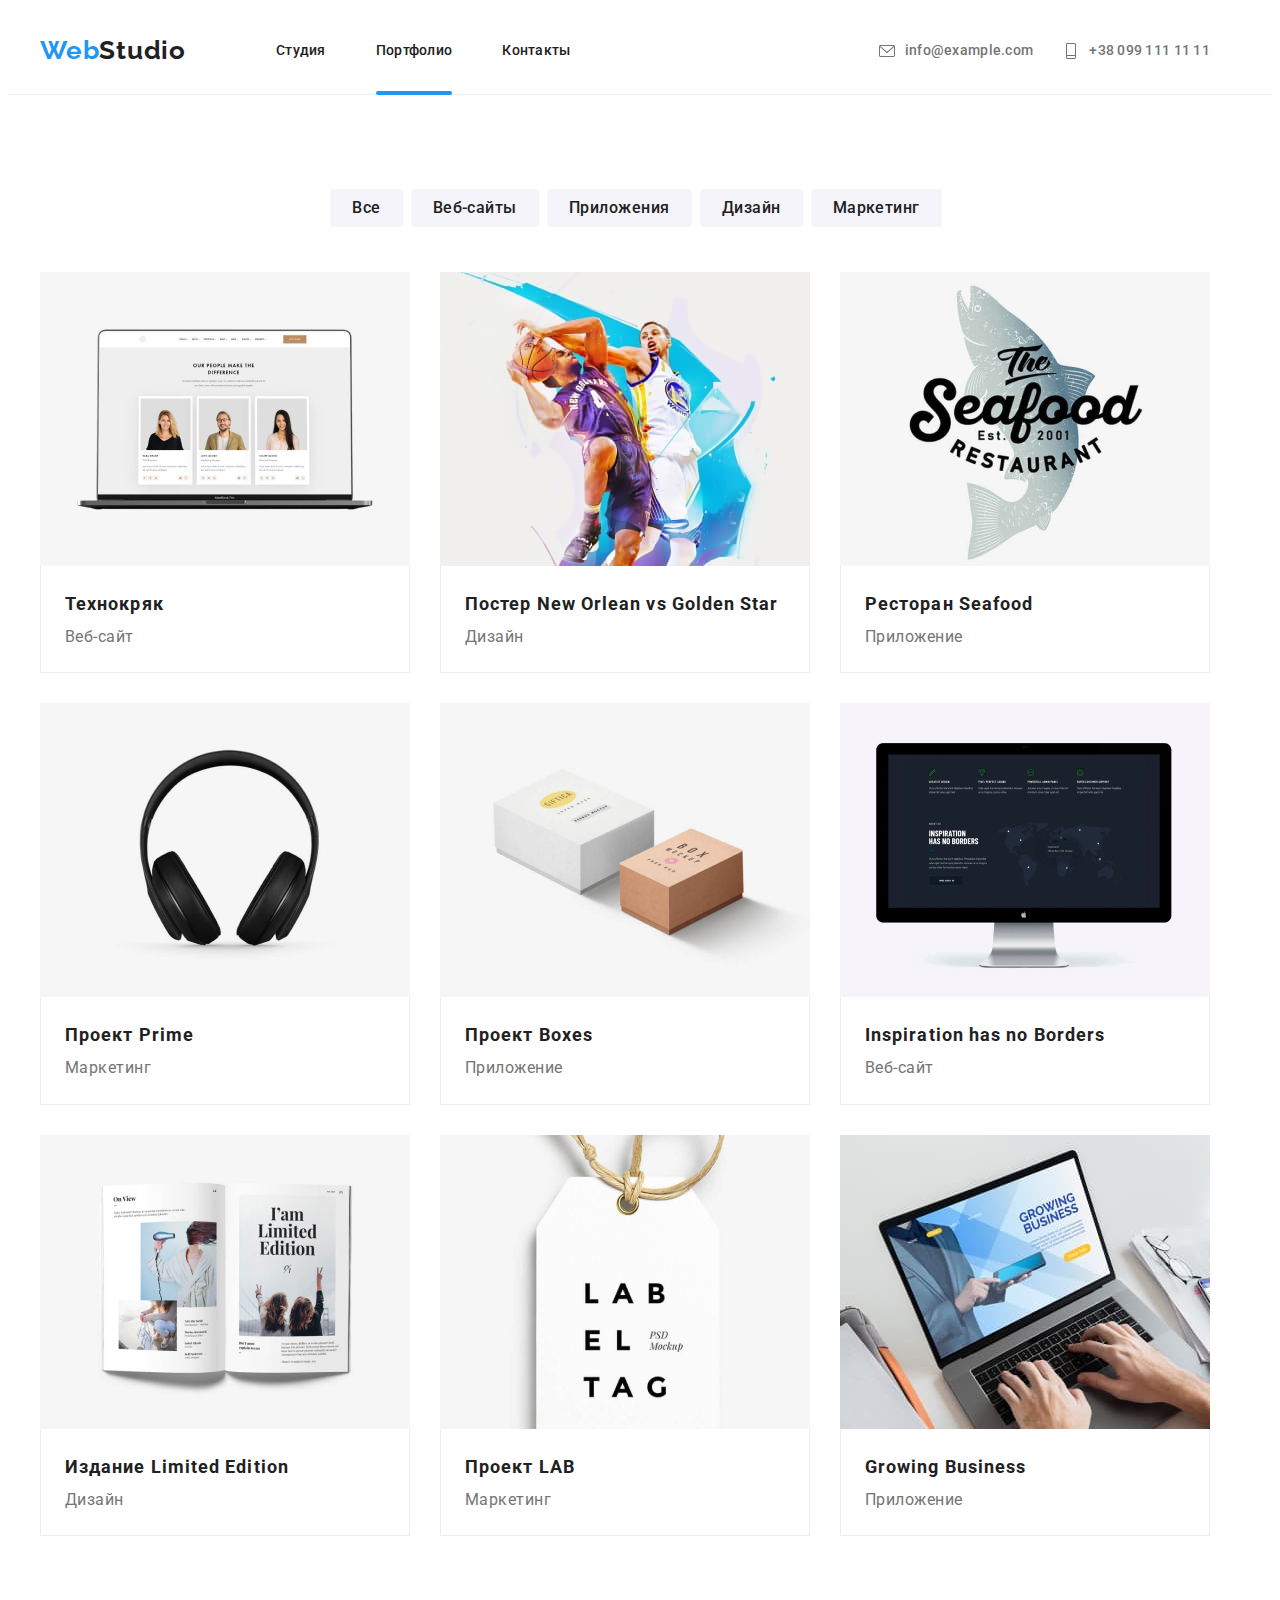
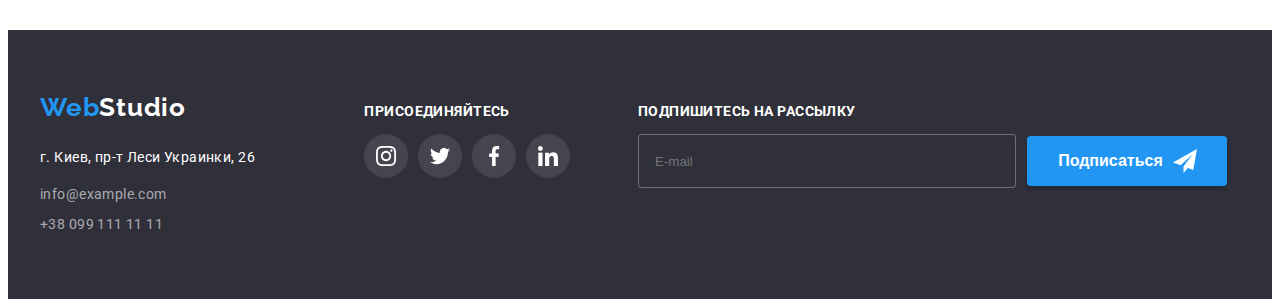
==== portfolio.html @ 05e10c62 "перенос проекта" ====
<!DOCTYPE html>
<html lang="ru">
<head>
   <meta charset="UTF-8">
   <meta name="viewport" content="width=device-width, initial-scale=1.0">
   <title>Document</title>
   <link rel="preconnect" href="https://fonts.googleapis.com">
   <link rel="preconnect" href="https://fonts.gstatic.com" crossorigin>
   <link href="https://fonts.googleapis.com/css2?family=Raleway:wght@700&family=Roboto:wght@400;500;700;900&display=swap" rel="stylesheet">
   <link rel="stylesheet" href="https://cdnjs.cloudflare.com/ajax/libs/modern-normalize/1.1.0/modern-normalize.min.css" integrity="sha512-wpPYUAdjBVSE4KJnH1VR1HeZfpl1ub8YT/NKx4PuQ5NmX2tKuGu6U/JRp5y+Y8XG2tV+wKQpNHVUX03MfMFn9Q==" crossorigin="anonymous" referrerpolicy="no-referrer" />
   <link rel="stylesheet" href="./css/portfolio.min.css">
   <link rel="stylesheet" href="./css/main.min.css">
</head>
<body>

    <header class="header">
        <nav class="container main-nav">
              <a href="./index.html" class="logo">Web<span>Studio</span>
              </a>
          <ul class="site-nav list">
            <li class="site-nav__item"><a class="link" href="./index.html">Студия</a></li>
            <li class="site-nav__item"><a class="link current" href="./portfolio.html">Портфолио</a></li>
            <li class="site-nav__item"><a class="link" href="">Контакты</a></li>
         </ul>
       
       <div class="contact">
        
        <a class="contact__link" href="mailto:info@example.com">
           <svg class="contact__icon" width="16px" height="16px">
           <use href="./images/icons.svg#icon-envelope">
           </use>
        </svg>info@example.com</a>
  
        
  
        <a class="contact__link" href="tel:+380991111111">
           <svg class="contact__icon" width="16px" height="16px">
           <use href="./images/icons.svg#icon-vector"></use>
        </svg>
        +38 099 111 11 11
     </a>
        
       </div> 
     </nav>
     </header>
   
<main>
    <section class="section">
        <div class="container">

        <h1 class="section examples-title">Примеры работ</h1>

        <ul class="button-list list">
            <li><button class="button-bt" type="button">Все</button></li>
            <li><button class="button-bt" type="button">Веб-сайты</button></li>
            <li><button class="button-bt" type="button">Приложения</button></li>
            <li><button class="button-bt" type="button">Дизайн</button></li>
            <li><button class="button-bt" type="button">Маркетинг</button></li>
        </ul>


        <ul class="main-list list">
            <li class="main-item">
                <div class="main-thumb">
                <img src="./images/port1.jpg" alt="Веб-сайт" width="370">
                <p class="main-descr">Технокряк это современная площадка распространения коронавируса. Компании используют эту платформу для цифрового шпионажа и атак на защищённые сервера конкурентов.</p>
            </div>
                <div class="main-wrap">
                <h2>Технокряк</h2>
                <p class="list-description">Веб-сайт</p>
            </div>
            </li>
            <li class="main-item">
                   <div class="main-thumb">
                <img src="./images/port2.jpg" alt="Дизайн" width="370">
                <p class="main-descr">Технокряк это современная площадка распространения коронавируса. Компании используют эту платформу для цифрового шпионажа и атак на защищённые сервера конкурентов.</p>
            </div>
                <div class="main-wrap">
                <h2>Постер New Orlean vs Golden Star</h2>
                <p class="list-description">Дизайн</p>
            </div>
            </li>
            <li class="main-item">
                   <div class="main-thumb">
                <img src="./images/port3.jpg" alt="Приложение" width="370">
                <p class="main-descr">Технокряк это современная площадка распространения коронавируса. Компании используют эту платформу для цифрового шпионажа и атак на защищённые сервера конкурентов.</p>
            </div>
                <div class="main-wrap">
                <h2>Ресторан Seafood</h2>
                <p class="list-description">Приложение</p>
            </div>
            </li>
            <li class="main-item">
                   <div class="main-thumb">
                <img src="./images/port4.jpg" alt="Маркетинг" width="370">
                <p class="main-descr">Технокряк это современная площадка распространения коронавируса. Компании используют эту платформу для цифрового шпионажа и атак на защищённые сервера конкурентов.</p>
            </div>
                <div class="main-wrap">
                <h2>Проект Prime</h2>
                <p class="list-description">Маркетинг</p>
            </div>
            </li>
            <li class="main-item">
                   <div class="main-thumb">
                <img src="./images/port5.jpg" alt="Приложение" width="370">
                <p class="main-descr">Технокряк это современная площадка распространения коронавируса. Компании используют эту платформу для цифрового шпионажа и атак на защищённые сервера конкурентов.</p>
            </div>
                <div class="main-wrap">
                <h2>Проект Boxes</h2>
                <p class="list-description">Приложение</p>
            </div>
            </li>
            <li class="main-item">
                   <div class="main-thumb">
                <img src="./images/port6.jpg" alt="Веб-сайт" width="370">
                <p class="main-descr">Технокряк это современная площадка распространения коронавируса. Компании используют эту платформу для цифрового шпионажа и атак на защищённые сервера конкурентов.</p>
            </div>
                <div class="main-wrap">
                <h2>Inspiration has no Borders</h2>
                <p class="list-description">Веб-сайт</p>
            </div>
            </li>
            <li class="main-item">
                   <div class="main-thumb">
                <img src="./images/port7.jpg" alt="Дизайн" width="370">
                <p class="main-descr">Технокряк это современная площадка распространения коронавируса. Компании используют эту платформу для цифрового шпионажа и атак на защищённые сервера конкурентов.</p>
            </div>
                <div class="main-wrap">
                <h2>Издание Limited Edition</h2>
                <p class="list-description">Дизайн</p>
            </div>
            </li>
            <li class="main-item">
                   <div class="main-thumb">
                <img src="./images/port8.jpg" alt="Маркетинг" width="370">
                <p class="main-descr">Технокряк это современная площадка распространения коронавируса. Компании используют эту платформу для цифрового шпионажа и атак на защищённые сервера конкурентов.</p>
            </div>
                <div class="main-wrap">
                <h2>Проект LAB</h2>
                <p class="list-description">Маркетинг</p>
            </div>
            </li>
            <li class="main-item">
                   <div class="main-thumb">
                <img src="./images/port9.jpg" alt="Приложение" width="370">
                <p class="main-descr">Технокряк это современная площадка распространения коронавируса. Компании используют эту платформу для цифрового шпионажа и атак на защищённые сервера конкурентов.</p>
            </div>
                <div class="main-wrap">
                <h2>Growing Business</h2>
                <p class="list-description">Приложение</p>
            </div>
            </li>
        </ul>
        </div>
    </section>
</main>

  
    <!-- Footer Ooo-->

    <footer class="footer">

        <div class="container">
        <div class="footer__wrap">
        <a href="" class="footer__logo logo">Web<span>Studio</span></a>
        <div>
           <p class="footer__adress">г. Киев, пр-т Леси Украинки, 26</p>
           <a class="footer__link" href="mailto:info@example.com">info@example.com</a><br />
           <a class="footer__link" href="tel:+380991111111">+38 099 111 11 11</a>
        </div>
        </div>
  
        <!-- Socials -->
  
  <div class="footer-socials">
     <p class="footer-socials__title">Присоединяйтесь</p>
  
     <ul class="footer-socials__list">
  
        <li class="social-footer__item">
           <a class="social-footer__link" href="#">
           <svg class="social-footer__icon" width="20" height="20">
              <use href="./images/icons.svg#icon-instagram"></use>
           </svg>
        </a>
  
        </li>
        <li class="social-footer__item">
           <a class="social-footer__link" href="#">
           <svg class="social-footer__icon" width="20" height="20">
              <use href="./images/icons.svg#icon-twitter-1"></use>
           </svg>
           </a>
        </li>
  
        <li class="social-footer__item">
           <a class="social-footer__link" href="#">
           <svg class="social-footer__icon" width="20" height="20">
              <use href="./images/icons.svg#icon-facebook"></use>
           </svg>
           </a>
        </li>
  
        <li class="social-footer__item">
           <a class="social-footer__link" href="#">
           <svg class="social-footer__icon" width="20" height="20">
              <use href="./images/icons.svg#icon-linkedin"></use>
           </svg>
           </a>
        </li>
  
     </ul>
  
  </div>
  
  <div class="footer-subscribe">
  
  <p class="footer-socials__title">Подпишитесь на рассылку</p>
  
  <div class="footer-subscribe__wrap">
     <form>
        <input type="email" class="email" name="email" placeholder="E-mail">
        <label id="email"></label>
     <button type="submit" class="footer-subscribe__btn">Подписаться
        <svg class="footer-subscribe__icon" width="24" height="24">
           <use href="./images/icons.svg#icon-send"></use>
        </svg>
     </button>
  </form>
  </div>
  </div>
  
        </div>
     </footer>
     <script src="./js/modal.js"></script>
  </body>
  </html>
---- css/portfolio.min.css ----
.button-bt{background-color:#F5F4FA;color:#212121;font-family:'Roboto', sans-serif;font-size:16px;font-weight:500;line-height:1.6;letter-spacing:0.03em;text-align:center;cursor:pointer;margin-right:8px;height:38px;padding-left:22px;padding-right:22px;border:0;border-radius:4px;transition:background-color 250ms cubic-bezier(0.4, 0, 0.2, 1),color 250ms cubic-bezier(0.4, 0, 0.2, 1),box-shadow 250ms cubic-bezier(0.4, 0, 0.2, 1)}.button-bt:hover,.button-bt:focus{background-color:#2196F3;color:#fff;box-shadow:0px 1px 1px rgba(0,0,0,0.12),0px 4px 4px rgba(0,0,0,0.06),1px 4px 6px rgba(0,0,0,0.16)}.list-description{font-size:16px;line-height:1.9;letter-spacing:0.03em;text-align:left;margin:0}.button-list{display:flex;justify-content:center;margin-top:0;margin-bottom:45px}.examples-title{display:none}.main-list{display:flex;flex-wrap:wrap}.main-item{margin-right:30px;margin-bottom:30px}.main-item:hover{box-shadow:0px 1px 1px rgba(0,0,0,0.12),0px 4px 4px rgba(0,0,0,0.06),1px 4px 6px rgba(0,0,0,0.16);transition:box-shadow 250ms cubic-bezier(0.4, 0, 0.2, 1)}.main-item:nth-child(3n+3){margin-right:0}.main-item:nth-last-child(-n+3){margin-bottom:0}.main-wrap{padding:20px 24px 20px 24px;border-left:1px solid #EEEEEE;border-right:1px solid #EEEEEE;border-bottom:1px solid #EEEEEE}.examples-title{display:none}.main-thumb{position:relative;overflow:hidden}.main-descr{position:absolute;display:inline-block;color:#fff;background-color:rgba(33,150,243,0.9);font-size:18px;line-height:1.55;letter-spacing:0.03em;width:100%;height:100%;padding:63px 24px;margin:0;left:0;top:0;transform:translateY(100%);transition:transform 250ms cubic-bezier(0.4, 0, 0.2, 1)}.main-item:hover .main-descr{transform:translateY(0)}
/*# sourceMappingURL=portfolio.min.css.map */
---- css/main.min.css ----
body{color:#757575;font-family:'Roboto', sans-serif;font-size:16px;line-height:1.87;letter-spacing:0.03em;text-align:left}.section{padding-top:94px;padding-bottom:94px}ul{margin:0;padding:0;list-style:none}img{display:block}h1,h2,h3,h4,h5,h6{color:#212121;margin:0;font-size:18px;font-weight:700;line-height:2;letter-spacing:0.06em}.list{list-style:none}.header{border-bottom:1px solid #ECECEC;padding-top:25px;padding-bottom:25px}.container{width:1200px;padding-left:15px;padding-right:15px;margin-left:auto;margin-right:auto}.main-nav{display:flex;align-items:center}.site-nav{display:flex}.site-nav .link:hover,.site-nav .link:focus{color:#2196F3;transition:color 250ms cubic-bezier(0.4, 0, 0.2, 1)}.site-nav .link{display:block;font-weight:500;font-size:14px;line-height:1.14;letter-spacing:0.02em;color:#212121;text-decoration:none}.site-nav__item{margin-right:50px}.site-nav__item:last-child{margin-right:0}.current{position:relative}.current::after{display:inline-block;position:absolute;content:"";width:100%;height:4px;background-color:#2196F3;bottom:-36px;left:0;border-radius:2px}.logo{font-family:'Raleway', sans-serif;color:#2196F3;font-size:26px;font-weight:700;line-height:1.19;letter-spacing:0.03em;text-align:left;text-decoration:none}.logo>span{color:#212121;font-size:26px;line-height:1.38;letter-spacing:0.03em;margin-right:90px}.contact__link{margin-right:30px}.contact{display:flex;margin-left:auto}.contact__link{display:flex;color:#757575;font-weight:500;font-size:14px;line-height:1.14;letter-spacing:0.02em;text-decoration:none;align-items:center}.contact__link:hover,.contact__link:focus{color:#2196F3;transition:color 250ms cubic-bezier(0.4, 0, 0.2, 1)}.contact__link:first-child{margin-right:30px}.contact__link:hover .contact__icon,.contact__link:focus .contact__icon{fill:#2196F3;transition:fill 250ms cubic-bezier(0.4, 0, 0.2, 1)}.contact__icon{fill:#757575;margin-right:10px}.hero{background-image:linear-gradient(to right, rgba(47,48,58,0.4), rgba(47,48,58,0.4)),url(../images/hero.jpg);max-width:1600px;padding-top:200px;padding-bottom:200px;margin-left:auto;margin-right:auto}.hero__container{width:640px;text-align:center;margin-left:auto;margin-right:auto}.hero__title{color:#fff;font-size:44px;font-weight:900;line-height:1.36;letter-spacing:0.06em;text-align:center;text-transform:uppercase;margin-bottom:30px}.hero__button{color:#fff;background-color:#2196F3;font-family:'Roboto', sans-serif;width:200px;height:50px;border-radius:4px;padding:0;border:0;font-size:16px;font-style:normal;font-weight:700;line-height:1.88;letter-spacing:0.06em;text-align:center;cursor:pointer}.backdrop{position:fixed;width:100%;height:100%;background-color:rgba(0,0,0,0.2);top:0;left:0;opacity:1;transition:opacity 250ms cubic-bezier(0.4, 0, 0.2, 1)}.backdrop.is-hidden{opacity:0;pointer-events:none}.modal{position:absolute;width:528px;height:601px;background-color:#fff;top:50%;left:50%;transform:translate(-50%, -50%);box-shadow:0px 1px 3px rgba(0,0,0,0.12),0px 1px 1px rgba(0,0,0,0.14),0px 2px 1px rgba(0,0,0,0.2);border-radius:4px;translate:transform 250ms cubic-bezier(0.4, 0, 0.2, 1)}.modal__close{display:flex;margin-top:8px;margin-right:8px;margin-left:auto;border:1px solid rgba(0,0,0,0.1);border-radius:50%;background-color:transparent;width:30px;height:30px;cursor:pointer;align-items:center;justify-content:center}.modal__close:hover .modal__svg{fill:#2196F3}.modal__svg{fill:#212121;transition:fill 250ms cubic-bezier(0.4, 0, 0.2, 1)}.form-call__field{position:relative}.form-call{display:inline-flex;flex-direction:column}.form-call__label{margin-left:40px;font-size:12px;line-height:1.17;margin-bottom:4px}.form-call__input{border-radius:4px;display:block;width:448px;height:40px;border:1px solid rgba(33,33,33,0.2);margin-left:40px;padding-left:42px;margin-bottom:10px;resize:vertical}.form-call__input:focus+.form-call__svg{fill:var(--accent-color)}.form-call__input.comment{padding-left:16px;margin-bottom:20px;height:120px;resize:none}.form-call__svg{position:absolute;top:41px;left:50px}.subcribe-label__icon{display:inline-block;width:16px;height:15px;border:2px solid #212121;border-radius:2px;margin-right:8px}.subcribe-label__checkbox{appearance:none}.subcribe-label__checkbox:checked+.subcribe-label__icon{background-color:#2196F3;background-image:url(../images/send.svg);background-size:contain;border-color:transparent;background-repeat:no-repeat}.subcribe-label__button{margin-left:auto;margin-right:auto;display:inline-flex;justify-content:center;align-items:center;padding:0;cursor:pointer;width:200px;height:50px;background-color:#2196F3;box-shadow:0px 4px 4px rgba(0,0,0,0.15);border-radius:4px;border-color:transparent;font-size:16px;font-weight:700;line-height:1.88;color:#fff}.subcribe-label{display:flex;align-items:center;font-size:14px;margin-left:52px;margin-bottom:30px}.modal__title{margin:0;font-size:20px;line-height:1.17;font-weight:700;text-align:center;color:#212121}.list-work__icon{display:flex;min-height:120px;background-color:#F5F4FA;justify-content:center;align-items:center;border-radius:4px;margin-bottom:30px}.section-work{padding-bottom:47px}.list-work{display:flex;padding-left:0}.list-work>li{width:265px;margin-right:25px}.list-work>li:last-child{margin-right:0}.list-work__description{font-size:14px;line-height:1.71;letter-spacing:0.03em;margin:0;margin-top:10px}.list-work__title{font-size:14px;font-weight:700;line-height:1.14;letter-spacing:0.03em;text-transform:uppercase}.section-do,.section-team{margin-left:auto;margin-right:auto}.section-do{padding-top:47px;padding-bottom:94px}.section-do__title{margin-bottom:50px}.section-team{background-color:#F5F4FA;padding-bottom:94px}.section-do__list{display:flex;padding-left:0;margin-top:0;margin-bottom:0}.section-do__item{margin-right:30px}.section-do__item:last-child{margin-right:0}.section-do__thumb{position:relative}.section-do__text{position:absolute;bottom:0;background:rgba(47,48,58,0.8);padding-top:27px;padding-bottom:27px;margin:0;width:100%;text-align:center;color:#fff;text-transform:uppercase;font-size:14px;font-weight:700;line-height:1.14;letter-spacing:0.03em}.title{font-size:36px;font-weight:700;line-height:1.17;letter-spacing:0.03em;text-align:center}.team-name{font-size:16px;font-weight:500;line-height:1.19;letter-spacing:0.03em}.section-team__title{margin-bottom:50px}.section-team__list{display:flex;padding-left:0}.section-team__description{margin:0;margin-top:10px}.section-team__item{margin-right:30px;min-height:428px;background-color:#fff;box-shadow:0px 1px 3px rgba(0,0,0,0.12),0px 1px 1px rgba(0,0,0,0.14),0px 2px 1px rgba(0,0,0,0.2);border-radius:0px 0px 4px 4px;padding-bottom:30px}.section-team__item:last-child{margin:0}.section-team__wrap{text-align:center;margin-top:30px;margin-bottom:16px}.section-team__name{margin:0}.social-team{display:flex;justify-content:space-around;padding-left:32px;padding-right:32px}.social-team__icon{width:20px;height:20px;fill:#afb1b8}.social-team__item{display:flex;align-items:center;margin-right:10px}.social-team__item:last-child{margin-right:0}.social-team__link{display:flex;width:44px;height:44px;align-items:center;justify-content:center}.social-team__link:hover,.social-team__link:focus{background-color:#2196F3;border-radius:50%;transition:background-color 250ms cubic-bezier(0.4, 0, 0.2, 1)}.social-team__link:hover .social-team__icon,.social-team__link:focus .social-team__icon{fill:#fff;transition:fill 250ms cubic-bezier(0.4, 0, 0.2, 1)}.clients{padding-top:94px;padding-bottom:94px}.clients__title{margin-bottom:50px}.clients__list{display:flex}.clients__item{border:1px solid #afb1b8;border-radius:4px;margin-right:30px;width:170px;height:92px}.clients__item:last-child{margin-right:0}.clients__icon{width:170px;height:92px;fill:#afb1b8}.clients__link{font-size:0}.clients__link:hover .clients__icon,.clients__link:focus .clients__icon{fill:#2196F3;border:1px solid #2196F3;border-radius:4px;transition:fill 250ms cubic-bezier(0.4, 0, 0.2, 1)}.footer{background-color:#2F303A;padding-top:60px;padding-bottom:60px}.footer__wrap{display:inline-flex;flex-wrap:wrap;flex-direction:column;width:250px}.footer__logo>span{color:#fff}.footer__logo{padding:0}.footer__adress{color:#fff;font-size:14px;line-height:1.71;letter-spacing:0.03em;font-style:normal;margin-top:20px;margin-bottom:9px}.footer__link{color:#FFFFFF99;font-size:14px;line-height:1.71px;letter-spacing:0.03em;text-decoration:none;font-style:normal;margin-bottom:9px}.footer__link:hover,.footer__link:focus{color:var(--accent-color);transition:color 250ms cubic-bezier(0.4, 0, 0.2, 1)}.footer-socials__title{color:#fff;text-transform:uppercase;font-size:14px;font-weight:700;line-height:1.14;letter-spacing:0.03em}.footer-socials{display:inline-flex;flex-direction:column;margin-left:70px}.footer-socials__list{display:flex;justify-content:space-around}.social-footer__link{background-color:rgba(255,255,255,0.1);width:44px;height:44px;border-radius:50%;display:flex;align-items:center;justify-content:center;margin-right:10px}.social-footer__link:hover,.social-footer__link:focus{background-color:#2196F3;background-size:inherit;border-radius:50%;transition:background-color 250ms cubic-bezier(0.4, 0, 0.2, 1)}.social-footer__item:last-child{margin-right:53px}.social-footer__icon{display:flex;justify-content:center;align-items:center;fill:#fff}.footer-subscribe{display:inline-flex;flex-direction:column}.footer-subscribe__wrap .email{color:#F5F4FA}.footer-subscribe .email{margin-right:7px;width:358px;height:50px;background-color:#2F303A;border-radius:4px;border:1px solid rgba(255,255,255,0.3);padding-left:16px}.footer-subscribe__btn{display:inline-flex;justify-content:center;align-items:center;padding:0;cursor:pointer;width:200px;height:50px;background-color:#2196F3;box-shadow:0px 4px 4px rgba(0,0,0,0.15);border-radius:4px;border-color:transparent;font-size:16px;font-weight:700;line-height:1.88;color:#fff}.footer-subscribe__icon{margin-left:10px}
/*# sourceMappingURL=main.min.css.map */
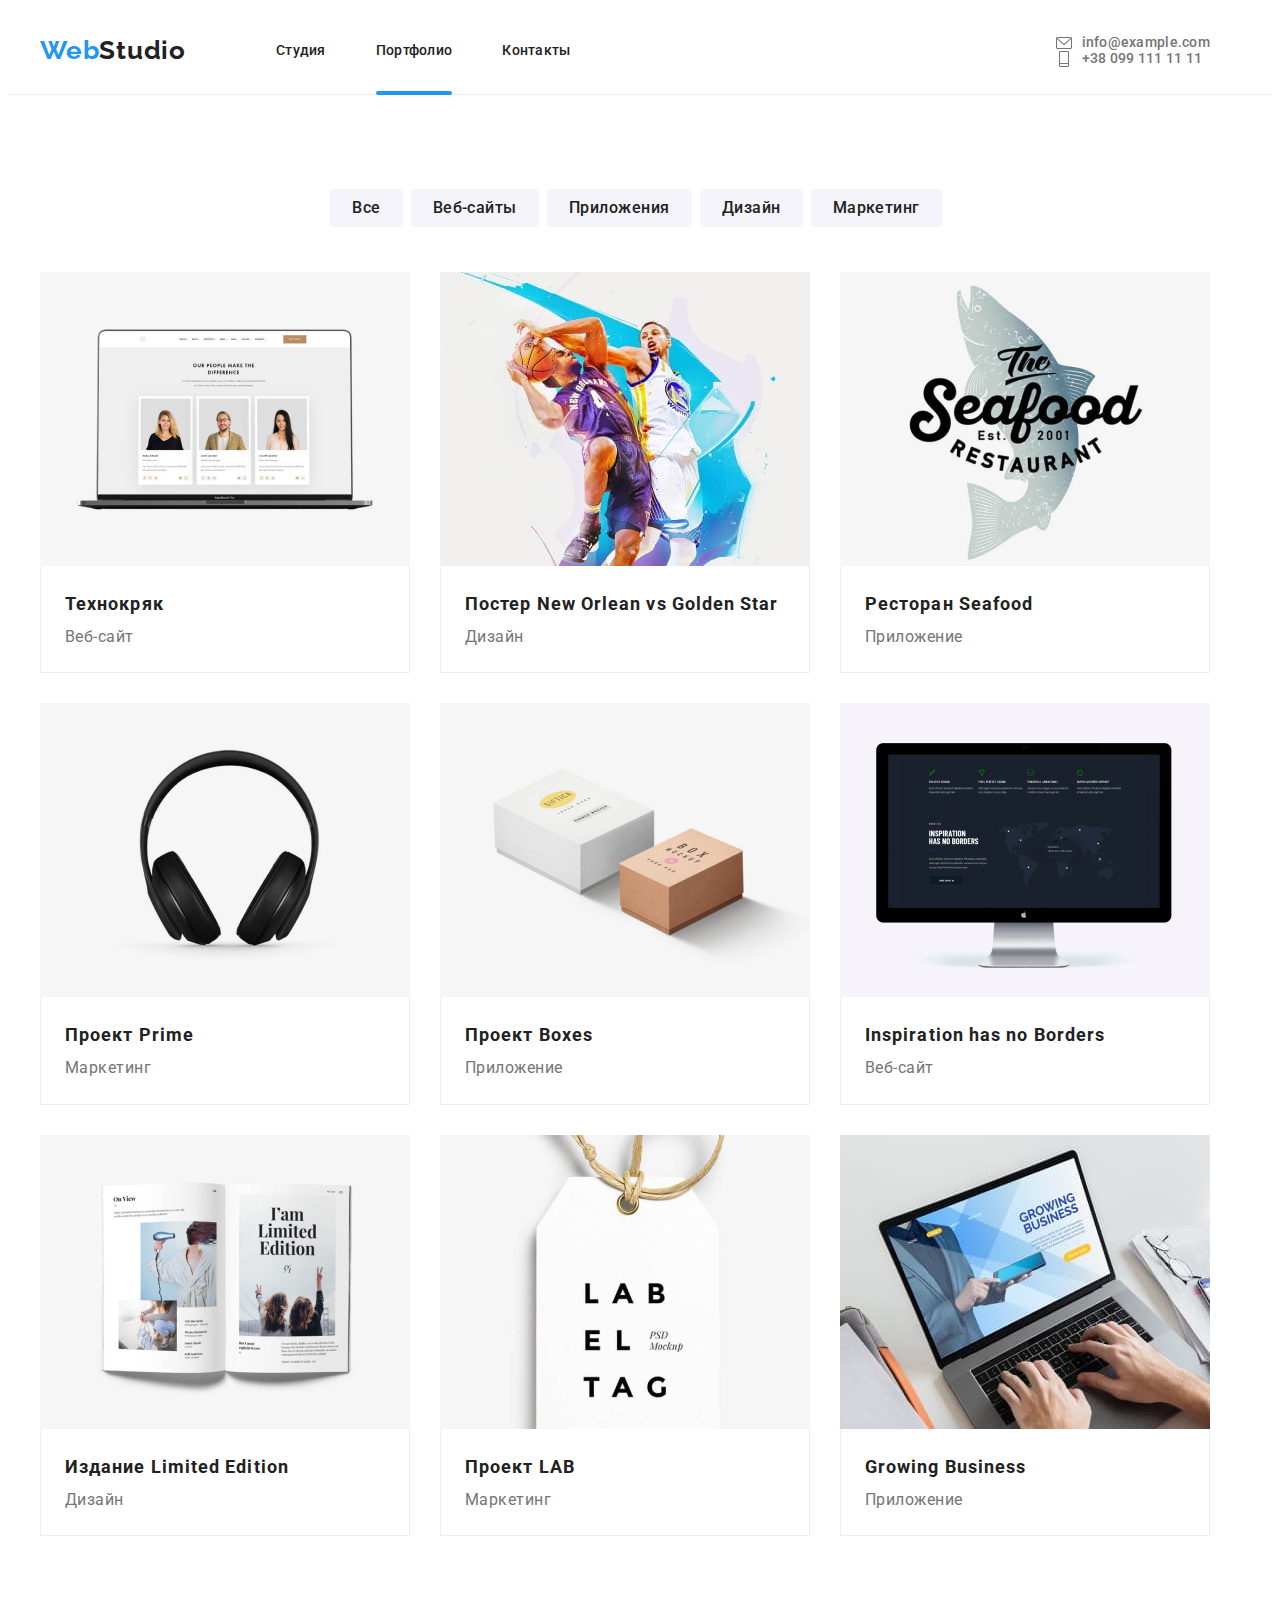
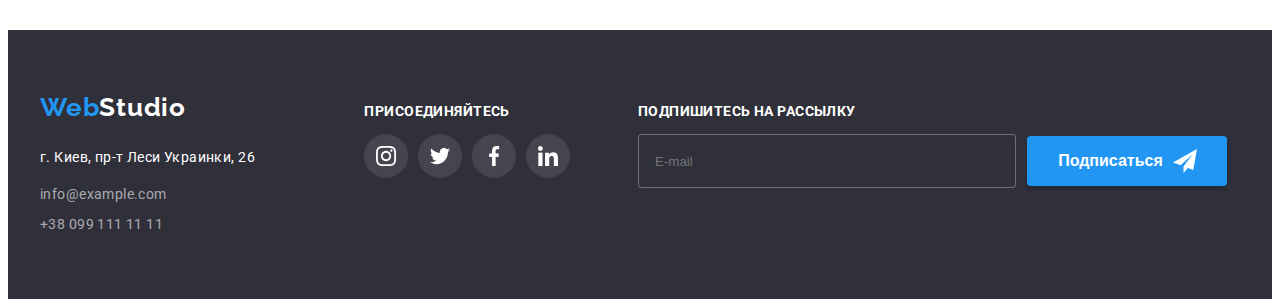
==== commit d1acd601: "basic styles" ====
--- a/portfolio.html
+++ b/portfolio.html
@@ -232,6 +232,7 @@
   
         </div>
      </footer>
+     <script src="./js/mobile-menu.js"></script>
      <script src="./js/modal.js"></script>
   </body>
   </html>--- a/css/main.min.css
+++ b/css/main.min.css
@@ -1,2 +1,2 @@
-body{color:#757575;font-family:'Roboto', sans-serif;font-size:16px;line-height:1.87;letter-spacing:0.03em;text-align:left}.section{padding-top:94px;padding-bottom:94px}ul{margin:0;padding:0;list-style:none}img{display:block}h1,h2,h3,h4,h5,h6{color:#212121;margin:0;font-size:18px;font-weight:700;line-height:2;letter-spacing:0.06em}.list{list-style:none}.header{border-bottom:1px solid #ECECEC;padding-top:25px;padding-bottom:25px}.container{width:1200px;padding-left:15px;padding-right:15px;margin-left:auto;margin-right:auto}.main-nav{display:flex;align-items:center}.site-nav{display:flex}.site-nav .link:hover,.site-nav .link:focus{color:#2196F3;transition:color 250ms cubic-bezier(0.4, 0, 0.2, 1)}.site-nav .link{display:block;font-weight:500;font-size:14px;line-height:1.14;letter-spacing:0.02em;color:#212121;text-decoration:none}.site-nav__item{margin-right:50px}.site-nav__item:last-child{margin-right:0}.current{position:relative}.current::after{display:inline-block;position:absolute;content:"";width:100%;height:4px;background-color:#2196F3;bottom:-36px;left:0;border-radius:2px}.logo{font-family:'Raleway', sans-serif;color:#2196F3;font-size:26px;font-weight:700;line-height:1.19;letter-spacing:0.03em;text-align:left;text-decoration:none}.logo>span{color:#212121;font-size:26px;line-height:1.38;letter-spacing:0.03em;margin-right:90px}.contact__link{margin-right:30px}.contact{display:flex;margin-left:auto}.contact__link{display:flex;color:#757575;font-weight:500;font-size:14px;line-height:1.14;letter-spacing:0.02em;text-decoration:none;align-items:center}.contact__link:hover,.contact__link:focus{color:#2196F3;transition:color 250ms cubic-bezier(0.4, 0, 0.2, 1)}.contact__link:first-child{margin-right:30px}.contact__link:hover .contact__icon,.contact__link:focus .contact__icon{fill:#2196F3;transition:fill 250ms cubic-bezier(0.4, 0, 0.2, 1)}.contact__icon{fill:#757575;margin-right:10px}.hero{background-image:linear-gradient(to right, rgba(47,48,58,0.4), rgba(47,48,58,0.4)),url(../images/hero.jpg);max-width:1600px;padding-top:200px;padding-bottom:200px;margin-left:auto;margin-right:auto}.hero__container{width:640px;text-align:center;margin-left:auto;margin-right:auto}.hero__title{color:#fff;font-size:44px;font-weight:900;line-height:1.36;letter-spacing:0.06em;text-align:center;text-transform:uppercase;margin-bottom:30px}.hero__button{color:#fff;background-color:#2196F3;font-family:'Roboto', sans-serif;width:200px;height:50px;border-radius:4px;padding:0;border:0;font-size:16px;font-style:normal;font-weight:700;line-height:1.88;letter-spacing:0.06em;text-align:center;cursor:pointer}.backdrop{position:fixed;width:100%;height:100%;background-color:rgba(0,0,0,0.2);top:0;left:0;opacity:1;transition:opacity 250ms cubic-bezier(0.4, 0, 0.2, 1)}.backdrop.is-hidden{opacity:0;pointer-events:none}.modal{position:absolute;width:528px;height:601px;background-color:#fff;top:50%;left:50%;transform:translate(-50%, -50%);box-shadow:0px 1px 3px rgba(0,0,0,0.12),0px 1px 1px rgba(0,0,0,0.14),0px 2px 1px rgba(0,0,0,0.2);border-radius:4px;translate:transform 250ms cubic-bezier(0.4, 0, 0.2, 1)}.modal__close{display:flex;margin-top:8px;margin-right:8px;margin-left:auto;border:1px solid rgba(0,0,0,0.1);border-radius:50%;background-color:transparent;width:30px;height:30px;cursor:pointer;align-items:center;justify-content:center}.modal__close:hover .modal__svg{fill:#2196F3}.modal__svg{fill:#212121;transition:fill 250ms cubic-bezier(0.4, 0, 0.2, 1)}.form-call__field{position:relative}.form-call{display:inline-flex;flex-direction:column}.form-call__label{margin-left:40px;font-size:12px;line-height:1.17;margin-bottom:4px}.form-call__input{border-radius:4px;display:block;width:448px;height:40px;border:1px solid rgba(33,33,33,0.2);margin-left:40px;padding-left:42px;margin-bottom:10px;resize:vertical}.form-call__input:focus+.form-call__svg{fill:var(--accent-color)}.form-call__input.comment{padding-left:16px;margin-bottom:20px;height:120px;resize:none}.form-call__svg{position:absolute;top:41px;left:50px}.subcribe-label__icon{display:inline-block;width:16px;height:15px;border:2px solid #212121;border-radius:2px;margin-right:8px}.subcribe-label__checkbox{appearance:none}.subcribe-label__checkbox:checked+.subcribe-label__icon{background-color:#2196F3;background-image:url(../images/send.svg);background-size:contain;border-color:transparent;background-repeat:no-repeat}.subcribe-label__button{margin-left:auto;margin-right:auto;display:inline-flex;justify-content:center;align-items:center;padding:0;cursor:pointer;width:200px;height:50px;background-color:#2196F3;box-shadow:0px 4px 4px rgba(0,0,0,0.15);border-radius:4px;border-color:transparent;font-size:16px;font-weight:700;line-height:1.88;color:#fff}.subcribe-label{display:flex;align-items:center;font-size:14px;margin-left:52px;margin-bottom:30px}.modal__title{margin:0;font-size:20px;line-height:1.17;font-weight:700;text-align:center;color:#212121}.list-work__icon{display:flex;min-height:120px;background-color:#F5F4FA;justify-content:center;align-items:center;border-radius:4px;margin-bottom:30px}.section-work{padding-bottom:47px}.list-work{display:flex;padding-left:0}.list-work>li{width:265px;margin-right:25px}.list-work>li:last-child{margin-right:0}.list-work__description{font-size:14px;line-height:1.71;letter-spacing:0.03em;margin:0;margin-top:10px}.list-work__title{font-size:14px;font-weight:700;line-height:1.14;letter-spacing:0.03em;text-transform:uppercase}.section-do,.section-team{margin-left:auto;margin-right:auto}.section-do{padding-top:47px;padding-bottom:94px}.section-do__title{margin-bottom:50px}.section-team{background-color:#F5F4FA;padding-bottom:94px}.section-do__list{display:flex;padding-left:0;margin-top:0;margin-bottom:0}.section-do__item{margin-right:30px}.section-do__item:last-child{margin-right:0}.section-do__thumb{position:relative}.section-do__text{position:absolute;bottom:0;background:rgba(47,48,58,0.8);padding-top:27px;padding-bottom:27px;margin:0;width:100%;text-align:center;color:#fff;text-transform:uppercase;font-size:14px;font-weight:700;line-height:1.14;letter-spacing:0.03em}.title{font-size:36px;font-weight:700;line-height:1.17;letter-spacing:0.03em;text-align:center}.team-name{font-size:16px;font-weight:500;line-height:1.19;letter-spacing:0.03em}.section-team__title{margin-bottom:50px}.section-team__list{display:flex;padding-left:0}.section-team__description{margin:0;margin-top:10px}.section-team__item{margin-right:30px;min-height:428px;background-color:#fff;box-shadow:0px 1px 3px rgba(0,0,0,0.12),0px 1px 1px rgba(0,0,0,0.14),0px 2px 1px rgba(0,0,0,0.2);border-radius:0px 0px 4px 4px;padding-bottom:30px}.section-team__item:last-child{margin:0}.section-team__wrap{text-align:center;margin-top:30px;margin-bottom:16px}.section-team__name{margin:0}.social-team{display:flex;justify-content:space-around;padding-left:32px;padding-right:32px}.social-team__icon{width:20px;height:20px;fill:#afb1b8}.social-team__item{display:flex;align-items:center;margin-right:10px}.social-team__item:last-child{margin-right:0}.social-team__link{display:flex;width:44px;height:44px;align-items:center;justify-content:center}.social-team__link:hover,.social-team__link:focus{background-color:#2196F3;border-radius:50%;transition:background-color 250ms cubic-bezier(0.4, 0, 0.2, 1)}.social-team__link:hover .social-team__icon,.social-team__link:focus .social-team__icon{fill:#fff;transition:fill 250ms cubic-bezier(0.4, 0, 0.2, 1)}.clients{padding-top:94px;padding-bottom:94px}.clients__title{margin-bottom:50px}.clients__list{display:flex}.clients__item{border:1px solid #afb1b8;border-radius:4px;margin-right:30px;width:170px;height:92px}.clients__item:last-child{margin-right:0}.clients__icon{width:170px;height:92px;fill:#afb1b8}.clients__link{font-size:0}.clients__link:hover .clients__icon,.clients__link:focus .clients__icon{fill:#2196F3;border:1px solid #2196F3;border-radius:4px;transition:fill 250ms cubic-bezier(0.4, 0, 0.2, 1)}.footer{background-color:#2F303A;padding-top:60px;padding-bottom:60px}.footer__wrap{display:inline-flex;flex-wrap:wrap;flex-direction:column;width:250px}.footer__logo>span{color:#fff}.footer__logo{padding:0}.footer__adress{color:#fff;font-size:14px;line-height:1.71;letter-spacing:0.03em;font-style:normal;margin-top:20px;margin-bottom:9px}.footer__link{color:#FFFFFF99;font-size:14px;line-height:1.71px;letter-spacing:0.03em;text-decoration:none;font-style:normal;margin-bottom:9px}.footer__link:hover,.footer__link:focus{color:var(--accent-color);transition:color 250ms cubic-bezier(0.4, 0, 0.2, 1)}.footer-socials__title{color:#fff;text-transform:uppercase;font-size:14px;font-weight:700;line-height:1.14;letter-spacing:0.03em}.footer-socials{display:inline-flex;flex-direction:column;margin-left:70px}.footer-socials__list{display:flex;justify-content:space-around}.social-footer__link{background-color:rgba(255,255,255,0.1);width:44px;height:44px;border-radius:50%;display:flex;align-items:center;justify-content:center;margin-right:10px}.social-footer__link:hover,.social-footer__link:focus{background-color:#2196F3;background-size:inherit;border-radius:50%;transition:background-color 250ms cubic-bezier(0.4, 0, 0.2, 1)}.social-footer__item:last-child{margin-right:53px}.social-footer__icon{display:flex;justify-content:center;align-items:center;fill:#fff}.footer-subscribe{display:inline-flex;flex-direction:column}.footer-subscribe__wrap .email{color:#F5F4FA}.footer-subscribe .email{margin-right:7px;width:358px;height:50px;background-color:#2F303A;border-radius:4px;border:1px solid rgba(255,255,255,0.3);padding-left:16px}.footer-subscribe__btn{display:inline-flex;justify-content:center;align-items:center;padding:0;cursor:pointer;width:200px;height:50px;background-color:#2196F3;box-shadow:0px 4px 4px rgba(0,0,0,0.15);border-radius:4px;border-color:transparent;font-size:16px;font-weight:700;line-height:1.88;color:#fff}.footer-subscribe__icon{margin-left:10px}
+body{color:#757575;font-family:'Roboto', sans-serif;font-size:16px;line-height:1.87;letter-spacing:0.03em;text-align:left}.section{padding-top:94px;padding-bottom:94px}ul{margin:0;padding:0;list-style:none}img{display:block}h1,h2,h3,h4,h5,h6{color:#212121;margin:0;font-size:18px;font-weight:700;line-height:2;letter-spacing:0.06em}.list{list-style:none}.header{position:relative;border-bottom:1px solid #ECECEC;padding-top:25px;padding-bottom:25px}.container{width:1200px;padding-left:15px;padding-right:15px;margin-left:auto;margin-right:auto}.main-nav{align-items:center}@media screen and (min-width: 768px){.main-nav{display:flex}}.menu-button .icon-close{display:none}.menu-button.is-open .icon-close{display:block}.menu-button.is-open .icon-menu{display:none}.menu-container{display:none;position:absolute;left:0;top:100%;width:100%;background-color:palegoldenrod;padding:20px;text-align:center;font-size:20px}.menu-container.is-open{display:block}@media screen and (min-width: 768px){.site-nav{display:flex}}.site-nav .link:hover,.site-nav .link:focus{color:#2196F3;transition:color 250ms cubic-bezier(0.4, 0, 0.2, 1)}.site-nav .link{display:block;font-weight:500;font-size:14px;line-height:1.14;letter-spacing:0.02em;color:#212121;text-decoration:none}.site-nav__item{margin-right:50px}.site-nav__item:last-child{margin-right:0}.current{position:relative}.current::after{display:inline-block;position:absolute;content:"";width:100%;height:4px;background-color:#2196F3;bottom:-36px;left:0;border-radius:2px}.logo{font-family:'Raleway', sans-serif;color:#2196F3;font-size:26px;font-weight:700;line-height:1.19;letter-spacing:0.03em;text-align:left;text-decoration:none}.logo>span{color:#212121;font-size:26px;line-height:1.38;letter-spacing:0.03em;margin-right:90px}.logo{font-family:'Raleway', sans-serif;color:#2196F3;font-size:26px;font-weight:700;line-height:1.19;letter-spacing:0.03em;text-align:left;text-decoration:none}.logo>span{color:#212121;font-size:26px;line-height:1.38;letter-spacing:0.03em;margin-right:90px}.contact__link{margin-right:30px}.contact{margin-left:auto}.contact__link{display:flex;color:#757575;font-weight:500;font-size:14px;line-height:1.14;letter-spacing:0.02em;text-decoration:none;align-items:center}.contact__link:hover,.contact__link:focus{color:#2196F3;transition:color 250ms cubic-bezier(0.4, 0, 0.2, 1)}.contact__link:first-child{margin-right:30px}.contact__link:hover .contact__icon,.contact__link:focus .contact__icon{fill:#2196F3;transition:fill 250ms cubic-bezier(0.4, 0, 0.2, 1)}.contact__icon{fill:#757575;margin-right:10px}.hero{background-image:linear-gradient(to right, rgba(47,48,58,0.4), rgba(47,48,58,0.4)),url(../images/hero-mobile.jpg);background-repeat:no-repeat;background-position:center;background-size:cover;padding-top:118px;padding-bottom:118px;margin-left:auto;margin-right:auto}@media screen and (min-width: 1200px){.hero{padding-top:200px;padding-bottom:200px;max-width:1600px}}@media (min-device-pixel-ratio: 2), (min-resolution: 192dpi), (min-resolution: 2dppx){.hero{background-image:linear-gradient(rgba(47,48,58,0.4), rgba(47,48,58,0.4)),url("../images/hero-mobile@2x.jpg")}}@media screen and (min-width: 481px){.hero{background-image:linear-gradient(rgba(47,48,58,0.4), rgba(47,48,58,0.4)),url("../images/hero-tablet.jpg")}}@media screen and (min-width: 481px) and (min-device-pixel-ratio: 2), screen and (min-width: 481px) and (min-resolution: 192dpi), screen and (min-width: 481px) and (min-resolution: 2dppx){.hero{background-image:linear-gradient(rgba(47,48,58,0.4), rgba(47,48,58,0.4)),url("../images/hero-tablet@2x.jpg")}}@media screen and (min-width: 769px){.hero{background-image:linear-gradient(rgba(47,48,58,0.4), rgba(47,48,58,0.4)),url("../images/hero.jpg")}}@media screen and (min-width: 769px) and (min-device-pixel-ratio: 2), screen and (min-width: 769px) and (min-resolution: 192dpi), screen and (min-width: 769px) and (min-resolution: 2dppx){.hero{background-image:linear-gradient(rgba(47,48,58,0.4), rgba(47,48,58,0.4)),url("../images/hero@2x.jpg")}}.hero__container{width:100%;text-align:center;margin-left:auto;margin-right:auto}.hero__title{font-size:26px;line-height:1.61;color:#fff;font-weight:900;text-transform:uppercase;letter-spacing:0.06em;text-align:center;margin-bottom:30px}@media screen and (min-width: 1200px){.hero__title{font-size:44px;line-height:1.36}}.hero__button{color:#fff;background-color:#2196F3;font-family:'Roboto', sans-serif;width:200px;height:50px;border-radius:4px;padding:0;border:0;font-size:16px;font-style:normal;font-weight:700;line-height:1.88;letter-spacing:0.06em;text-align:center;cursor:pointer}.backdrop{position:fixed;width:100%;height:100%;background-color:rgba(0,0,0,0.2);top:0;left:0;opacity:1;transition:opacity 250ms cubic-bezier(0.4, 0, 0.2, 1)}.backdrop.is-hidden{opacity:0;pointer-events:none}.modal{position:absolute;width:528px;height:601px;background-color:#fff;top:50%;left:50%;transform:translate(-50%, -50%);box-shadow:0px 1px 3px rgba(0,0,0,0.12),0px 1px 1px rgba(0,0,0,0.14),0px 2px 1px rgba(0,0,0,0.2);border-radius:4px;translate:transform 250ms cubic-bezier(0.4, 0, 0.2, 1)}.modal__close{display:flex;margin-top:8px;margin-right:8px;margin-left:auto;border:1px solid rgba(0,0,0,0.1);border-radius:50%;background-color:transparent;width:30px;height:30px;cursor:pointer;align-items:center;justify-content:center}.modal__close:hover .modal__svg{fill:#2196F3}.modal__svg{fill:#212121;transition:fill 250ms cubic-bezier(0.4, 0, 0.2, 1)}.form-call__field{position:relative}.form-call{display:inline-flex;flex-direction:column}.form-call__label{margin-left:40px;font-size:12px;line-height:1.17;margin-bottom:4px}.form-call__input{border-radius:4px;display:block;width:448px;height:40px;border:1px solid rgba(33,33,33,0.2);margin-left:40px;padding-left:42px;margin-bottom:10px;resize:vertical}.form-call__input:focus+.form-call__svg{fill:var(--accent-color)}.form-call__input.comment{padding-left:16px;margin-bottom:20px;height:120px;resize:none}.form-call__svg{position:absolute;top:41px;left:50px}.subcribe-label__icon{display:inline-block;width:16px;height:15px;border:2px solid #212121;border-radius:2px;margin-right:8px}.subcribe-label__checkbox{appearance:none}.subcribe-label__checkbox:checked+.subcribe-label__icon{background-color:#2196F3;background-image:url(../images/send.svg);background-size:contain;border-color:transparent;background-repeat:no-repeat}.subcribe-label__button{margin-left:auto;margin-right:auto;display:inline-flex;justify-content:center;align-items:center;padding:0;cursor:pointer;width:200px;height:50px;background-color:#2196F3;box-shadow:0px 4px 4px rgba(0,0,0,0.15);border-radius:4px;border-color:transparent;font-size:16px;font-weight:700;line-height:1.88;color:#fff}.subcribe-label{display:flex;align-items:center;font-size:14px;margin-left:52px;margin-bottom:30px}.modal__title{margin:0;font-size:20px;line-height:1.17;font-weight:700;text-align:center;color:#212121}.list-work__icon{min-height:120px;background-color:#F5F4FA;justify-content:center;align-items:center;border-radius:4px;margin-bottom:30px}.section-work{padding-bottom:47px}.list-work{padding-left:0}@media screen and (min-width: 768px){.list-work{display:flex}}.list-work>li{width:265px;margin-right:25px}.list-work>li:last-child{margin-right:0}.list-work__description{font-size:14px;line-height:1.71;letter-spacing:0.03em;margin:0;margin-top:10px}.list-work__title{font-size:14px;font-weight:700;line-height:1.14;letter-spacing:0.03em;text-transform:uppercase}.section-do,.section-team{margin-left:auto;margin-right:auto}.section-do{padding-top:47px;padding-bottom:94px}@media screen and (max-width: 1199px){.section-do{display:none}}.section-do__title{margin-bottom:50px}.section-team{background-color:#F5F4FA;padding-bottom:94px}.section-do__list{display:flex;padding-left:0;margin-top:0;margin-bottom:0}.section-do__item{margin-right:30px}.section-do__item:last-child{margin-right:0}.section-do__thumb{position:relative}.section-do__text{position:absolute;bottom:0;background:rgba(47,48,58,0.8);padding-top:27px;padding-bottom:27px;margin:0;width:100%;text-align:center;color:#fff;text-transform:uppercase;font-size:14px;font-weight:700;line-height:1.14;letter-spacing:0.03em}.title{font-size:36px;font-weight:700;line-height:1.17;letter-spacing:0.03em;text-align:center}.team-name{font-size:16px;font-weight:500;line-height:1.19;letter-spacing:0.03em}.section-team__title{margin-bottom:50px}.section-team__list{padding-left:0}@media screen and (min-width: 768px){.section-team__list{display:flex}}.section-team__description{margin:0;margin-top:10px}.section-team__item{margin-right:30px;min-height:428px;background-color:#fff;box-shadow:0px 1px 3px rgba(0,0,0,0.12),0px 1px 1px rgba(0,0,0,0.14),0px 2px 1px rgba(0,0,0,0.2);border-radius:0px 0px 4px 4px;padding-bottom:30px}.section-team__item:last-child{margin:0}.section-team__wrap{text-align:center;margin-top:30px;margin-bottom:16px}.section-team__name{margin:0}.social-team{display:flex;justify-content:space-around;padding-left:32px;padding-right:32px}.social-team__icon{width:20px;height:20px;fill:#afb1b8}.social-team__item{display:flex;align-items:center;margin-right:10px}.social-team__item:last-child{margin-right:0}.social-team__link{display:flex;width:44px;height:44px;align-items:center;justify-content:center}.social-team__link:hover,.social-team__link:focus{background-color:#2196F3;border-radius:50%;transition:background-color 250ms cubic-bezier(0.4, 0, 0.2, 1)}.social-team__link:hover .social-team__icon,.social-team__link:focus .social-team__icon{fill:#fff;transition:fill 250ms cubic-bezier(0.4, 0, 0.2, 1)}.clients{padding-top:94px;padding-bottom:94px}.clients__title{margin-bottom:50px}@media screen and (min-width: 768px){.clients__list{display:flex}}.clients__item{border:1px solid #afb1b8;border-radius:4px;margin-right:30px;width:170px;height:92px}.clients__item:last-child{margin-right:0}.clients__icon{width:170px;height:92px;fill:#afb1b8}.clients__link{font-size:0}.clients__link:hover .clients__icon,.clients__link:focus .clients__icon{fill:#2196F3;border:1px solid #2196F3;border-radius:4px;transition:fill 250ms cubic-bezier(0.4, 0, 0.2, 1)}.footer{background-color:#2F303A;padding-top:60px;padding-bottom:60px}.footer__wrap{display:inline-flex;flex-wrap:wrap;flex-direction:column;width:250px}.footer__logo>span{color:#fff}.footer__logo{padding:0}.footer__adress{color:#fff;font-size:14px;line-height:1.71;letter-spacing:0.03em;font-style:normal;margin-top:20px;margin-bottom:9px}.footer__link{color:#FFFFFF99;font-size:14px;line-height:1.71px;letter-spacing:0.03em;text-decoration:none;font-style:normal;margin-bottom:9px}.footer__link:hover,.footer__link:focus{color:var(--accent-color);transition:color 250ms cubic-bezier(0.4, 0, 0.2, 1)}.footer-socials__title{color:#fff;text-transform:uppercase;font-size:14px;font-weight:700;line-height:1.14;letter-spacing:0.03em}.footer-socials{display:inline-flex;flex-direction:column;margin-left:70px}.footer-socials__list{display:flex;justify-content:space-around}.social-footer__link{background-color:rgba(255,255,255,0.1);width:44px;height:44px;border-radius:50%;display:flex;align-items:center;justify-content:center;margin-right:10px}.social-footer__link:hover,.social-footer__link:focus{background-color:#2196F3;background-size:inherit;border-radius:50%;transition:background-color 250ms cubic-bezier(0.4, 0, 0.2, 1)}.social-footer__item:last-child{margin-right:53px}.social-footer__icon{display:flex;justify-content:center;align-items:center;fill:#fff}.footer-subscribe{display:inline-flex;flex-direction:column}.footer-subscribe__wrap .email{color:#F5F4FA}.footer-subscribe .email{margin-right:7px;width:358px;height:50px;background-color:#2F303A;border-radius:4px;border:1px solid rgba(255,255,255,0.3);padding-left:16px}.footer-subscribe__btn{display:inline-flex;justify-content:center;align-items:center;padding:0;cursor:pointer;width:200px;height:50px;background-color:#2196F3;box-shadow:0px 4px 4px rgba(0,0,0,0.15);border-radius:4px;border-color:transparent;font-size:16px;font-weight:700;line-height:1.88;color:#fff}.footer-subscribe__icon{margin-left:10px}
 /*# sourceMappingURL=main.min.css.map */